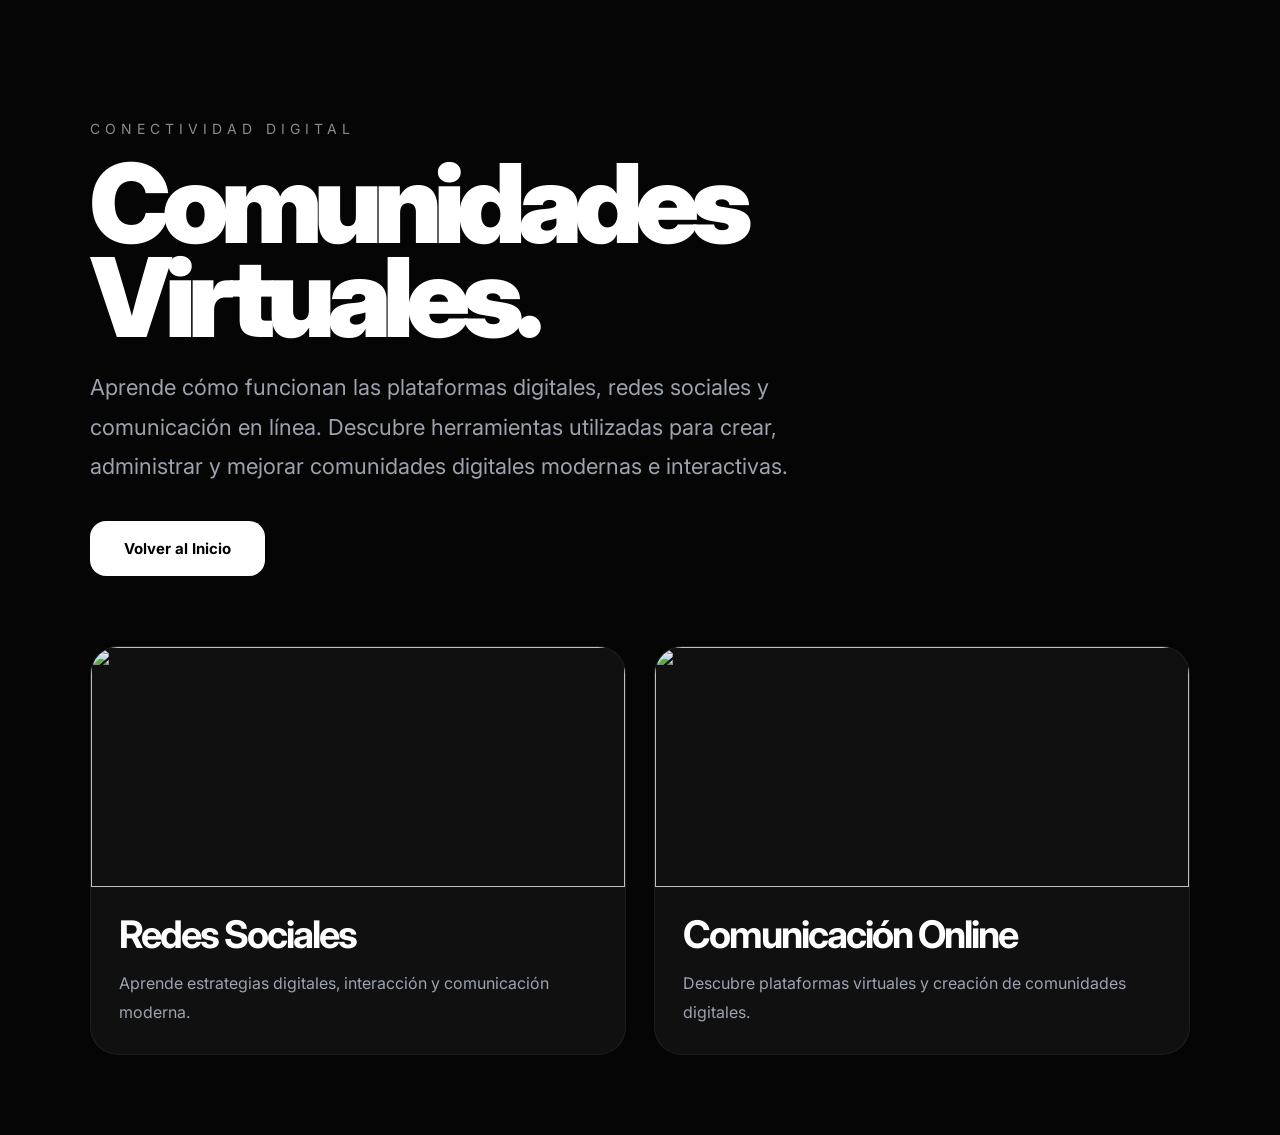
==== comunidades.html @ 4691f3a0 "Actualizacion del sitio web" ====
<!DOCTYPE html>
<html lang="es">

<head>

<meta charset="UTF-8">
<meta name="viewport" content="width=device-width, initial-scale=1.0">

<title>Comunidades Virtuales | CEB 6/4</title>

<link rel="stylesheet" href="style.css">

<link href="https://fonts.googleapis.com/css2?family=Inter:wght@300;400;500;600;700;800;900&display=swap" rel="stylesheet">

</head>

<body>

<section class="modern-page">

<div class="modern-header">

<div class="modern-badge">
CONECTIVIDAD DIGITAL
</div>

<h1>
Comunidades<br>
Virtuales.
</h1>

<p>
Aprende cómo funcionan las plataformas digitales,
redes sociales y comunicación en línea.

Descubre herramientas utilizadas para crear,
administrar y mejorar comunidades digitales
modernas e interactivas.
</p>

<a href="index.html" class="modern-btn">
Volver al Inicio
</a>

</div>

<div class="modern-grid">

<!-- CARD 1 -->

<div class="modern-card">

<img src="https://images.unsplash.com/photo-1522202176988-66273c2fd55f?q=80&w=1200&auto=format&fit=crop">

<div class="modern-content">

<h3>
Redes Sociales
</h3>

<p>
Aprende estrategias digitales,
interacción y comunicación moderna.
</p>

</div>

</div>

<!-- CARD 2 -->

<div class="modern-card">

<img src="https://images.unsplash.com/photo-1516321318423-f06f85e504b3?q=80&w=1200&auto=format&fit=crop">

<div class="modern-content">

<h3>
Comunicación Online
</h3>

<p>
Descubre plataformas virtuales
y creación de comunidades digitales.
</p>

</div>

</div>

</div>

</section>

</body>

</html>
---- style.css ----
/* ================================================= */
/* ===================== RESET ===================== */
/* ================================================= */

*{
    margin:0;
    padding:0;
    box-sizing:border-box;
}

html{
    scroll-behavior:smooth;
}

body{

    font-family:'Inter',sans-serif;

    background:#050505;

    color:white;

    overflow-x:hidden;
}

/* ================================================= */
/* ======================= HERO ==================== */
/* ================================================= */

.hero{

    min-height:100vh;

    display:flex;

    align-items:center;

    justify-content:center;

    padding:
    30px 7%
    20px;

    position:relative;

    overflow:hidden;
}

/* ================================================= */
/* ============ HUGE BACKGROUND TYPOGRAPHY ========= */
/* ================================================= */

.hero::before{

    content:"CAPACITACIÓN";

    position:absolute;

    top:40px;
    left:20px;

    font-size:260px;

    font-weight:900;

    letter-spacing:-14px;

    color:
    rgba(255,255,255,.03);

    z-index:0;

    white-space:nowrap;

    pointer-events:none;
}

.hero::after{

    content:"DE INFORMÁTICA";

    position:absolute;

    bottom:0;
    left:40px;

    font-size:220px;

    font-weight:900;

    letter-spacing:-12px;

    color:
    rgba(255,255,255,.025);

    z-index:0;

    white-space:nowrap;

    pointer-events:none;
}

/* ================================================= */
/* ================= HERO CONTAINER ================ */
/* ================================================= */

.hero-container{

    width:100%;

    max-width:1650px;

    display:grid;

    grid-template-columns:
    1.1fr
    .9fr;

    align-items:center;

    gap:10px;

    position:relative;

    z-index:2;
}

/* ================================================= */
/* ===================== LEFT ====================== */
/* ================================================= */

.hero-left{

    position:relative;

    margin-top:-60px;
}

/* BADGE */

.mini-badge{

    color:#8b8b8b;

    font-size:15px;

    letter-spacing:5px;

    text-transform:uppercase;

    margin-bottom:30px;
}

/* TITLE */

.hero-left h1{

    font-size:155px;

    line-height:.80;

    letter-spacing:-12px;

    font-weight:900;

    margin-bottom:28px;

    color:white;
}

/* TEXT */

.hero-left p{

    max-width:720px;

    color:#9ca3af;

    font-size:24px;

    line-height:1.7;
}

/* ================================================= */
/* ===================== BUTTONS =================== */
/* ================================================= */

.hero-buttons{

    display:flex;

    gap:18px;

    margin-top:24px;

    flex-wrap:wrap;
}

/* PRIMARY */

.primary-btn{

    display:inline-flex;

    align-items:center;

    justify-content:center;

    padding:20px 42px;

    border-radius:16px;

    background:white;

    color:black;

    text-decoration:none;

    font-size:16px;

    font-weight:700;

    transition:.35s;
}

.primary-btn:hover{

    transform:
    translateY(-4px);

    background:#d4d4d8;
}

/* SECONDARY */

.secondary-btn{

    display:inline-flex;

    align-items:center;

    justify-content:center;

    padding:20px 42px;

    border-radius:16px;

    border:
    1px solid rgba(255,255,255,.08);

    background:
    rgba(255,255,255,.03);

    color:white;

    text-decoration:none;

    font-size:16px;

    font-weight:600;

    transition:.35s;
}

.secondary-btn:hover{

    transform:
    translateY(-4px);

    background:
    rgba(255,255,255,.06);
}

/* ================================================= */
/* ================= HERO RIGHT ==================== */
/* ================================================= */

.hero-right{

    display:flex;

    justify-content:center;

    align-items:center;

    position:relative;
}

/* ================================================= */
/* ================= HERO DECORATION =============== */
/* ================================================= */

.hero-circle{

    width:520px;
    height:520px;

    border-radius:50%;

    background:
    radial-gradient(
    circle at center,
    rgba(255,255,255,.08),
    rgba(255,255,255,.02),
    transparent 70%
    );

    border:
    1px solid rgba(255,255,255,.04);

    position:relative;
}

/* INNER RING */

.hero-circle::before{

    content:'';

    position:absolute;

    inset:80px;

    border-radius:50%;

    border:
    1px solid rgba(255,255,255,.05);
}

/* CENTER LIGHT */

.hero-circle::after{

    content:'';

    position:absolute;

    inset:150px;

    border-radius:50%;

    background:
    rgba(255,255,255,.03);

    filter:blur(10px);
}

/* ================================================= */
/* ======================= AREAS =================== */
/* ================================================= */

.areas{

    max-width:1700px;

    margin:auto;

    padding:
    20px 7%
    140px;

    position:relative;
}

/* HEADER */

.section-header{

    margin-bottom:70px;

    text-align:center;
}

.center-badge{

    justify-content:center;
}

.section-header h2{

    font-size:100px;

    line-height:.9;

    letter-spacing:-7px;

    margin-bottom:20px;
}

.section-header p{

    color:#9ca3af;

    font-size:22px;

    line-height:1.8;
}

/* ================================================= */
/* ======================= CARDS =================== */
/* ================================================= */

.cards{

    display:grid;

    grid-template-columns:
    repeat(auto-fit,minmax(320px,1fr));

    gap:28px;
}

/* CARD */

.card{

    background:
    #101010;

    border-radius:26px;

    overflow:hidden;

    text-decoration:none;

    color:inherit;

    border:
    1px solid rgba(255,255,255,.06);

    transition:.4s;

    position:relative;
}

.card:hover{

    transform:
    translateY(-10px);

    border:
    1px solid rgba(255,255,255,.12);
}

/* IMAGE */

.card img{

    width:100%;

    height:250px;

    object-fit:cover;

    display:block;

    transition:.45s;
}

.card:hover img{

    transform:scale(1.04);
}

/* CONTENT */

.card-content{

    padding:30px;
}

/* TAG */

.card-tag{

    color:#71717a;

    font-size:13px;

    letter-spacing:2px;

    margin-bottom:14px;
}

/* TITLE */

.card h3{

    font-size:42px;

    line-height:1;

    letter-spacing:-2px;

    margin-bottom:16px;
}

/* TEXT */

.card p{

    color:#9ca3af;

    line-height:1.9;

    font-size:16px;
}

/* ================================================= */
/* ====================== MOBILE =================== */
/* ================================================= */

@media(max-width:1200px){

    .hero-container{

        grid-template-columns:1fr;
    }

    .hero-left{

        margin-top:0;
    }

    .hero-left h1{

        font-size:90px;
    }

    .hero::before{

        font-size:120px;
    }

    .hero::after{

        font-size:100px;
    }

    .section-header h2{

        font-size:70px;
    }

    .hero-left p,
    .section-header p{

        font-size:18px;
    }

    .hero-circle{

        width:300px;
        height:300px;
    }

    .cards{

        grid-template-columns:1fr;
    }
}
/* ================================================= */
/* ================= MODERN SUBPAGES =============== */
/* ================================================= */

.modern-page{

    min-height:100vh;

    padding:
    120px 7%
    80px;

    background:#050505;

    position:relative;

    overflow:hidden;
}

/* ================================================= */
/* ================= HEADER ======================== */
/* ================================================= */

.modern-header{

    max-width:900px;

    margin-bottom:70px;
}

/* BADGE */

.modern-badge{

    color:#8b8b8b;

    font-size:14px;

    letter-spacing:5px;

    text-transform:uppercase;

    margin-bottom:20px;
}

/* TITLE */

.modern-header h1{

    font-size:110px;

    line-height:.85;

    letter-spacing:-8px;

    font-weight:900;

    margin-bottom:24px;

    color:white;
}

/* TEXT */

.modern-header p{

    font-size:22px;

    line-height:1.8;

    color:#9ca3af;

    max-width:700px;

    margin-bottom:34px;
}

/* BUTTON */

.modern-btn{

    display:inline-flex;

    align-items:center;

    justify-content:center;

    padding:18px 34px;

    border-radius:16px;

    background:white;

    color:black;

    text-decoration:none;

    font-size:15px;

    font-weight:700;

    transition:.35s;
}

.modern-btn:hover{

    transform:
    translateY(-4px);
}

/* ================================================= */
/* ================= GRID ========================== */
/* ================================================= */

.modern-grid{

    display:grid;

    grid-template-columns:
    repeat(auto-fit,minmax(320px,1fr));

    gap:28px;
}

/* ================================================= */
/* ================= CARD ========================== */
/* ================================================= */

.modern-card{

    background:#101010;

    border-radius:28px;

    overflow:hidden;

    border:
    1px solid rgba(255,255,255,.06);

    transition:.4s;
}

.modern-card:hover{

    transform:
    translateY(-8px);
}

/* IMAGE */

.modern-card img{

    width:100%;

    height:240px;

    object-fit:cover;

    display:block;

    transition:.4s;
}

.modern-card:hover img{

    transform:scale(1.03);
}

/* CONTENT */

.modern-content{

    padding:28px;
}

/* TITLE */

.modern-content h3{

    font-size:38px;

    line-height:1;

    letter-spacing:-2px;

    margin-bottom:16px;
}

/* TEXT */

.modern-content p{

    color:#9ca3af;

    line-height:1.8;

    font-size:16px;
}

/* ================================================= */
/* ================= MOBILE ======================== */
/* ================================================= */

@media(max-width:1100px){

    .modern-header h1{

        font-size:72px;
    }

    .modern-header p{

        font-size:18px;
    }

    .modern-card img{

        height:220px;
    }
}
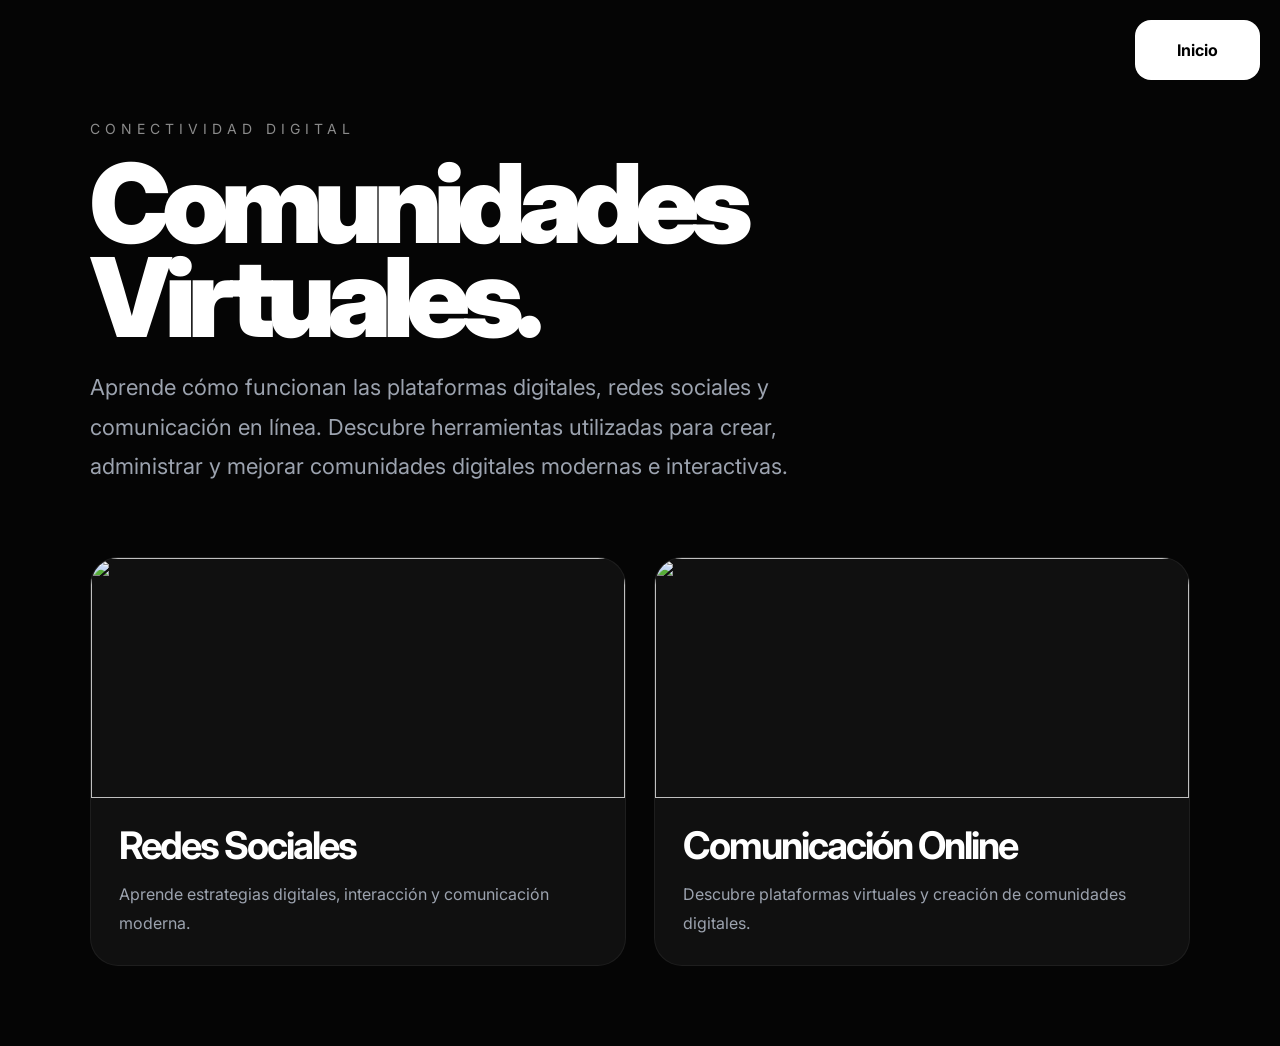
==== commit 42e380c1: "Agrega cambios" ====
--- a/comunidades.html
+++ b/comunidades.html
@@ -15,6 +15,10 @@
 </head>
 
 <body>
+
+<a href="index.html#areas" class="primary-btn corner-btn">
+Inicio
+</a>
 
 <section class="modern-page">
 
@@ -37,10 +41,6 @@
 administrar y mejorar comunidades digitales
 modernas e interactivas.
 </p>
-
-<a href="index.html" class="modern-btn">
-Volver al Inicio
-</a>
 
 </div>
 
--- a/style.css
+++ b/style.css
@@ -778,4 +778,17 @@
 
         height:220px;
     }
+}
+
+.corner-btn{
+
+    position:fixed;
+
+    top:20px;
+
+    right:20px;
+
+    left:auto;
+
+    z-index:9999;
 }
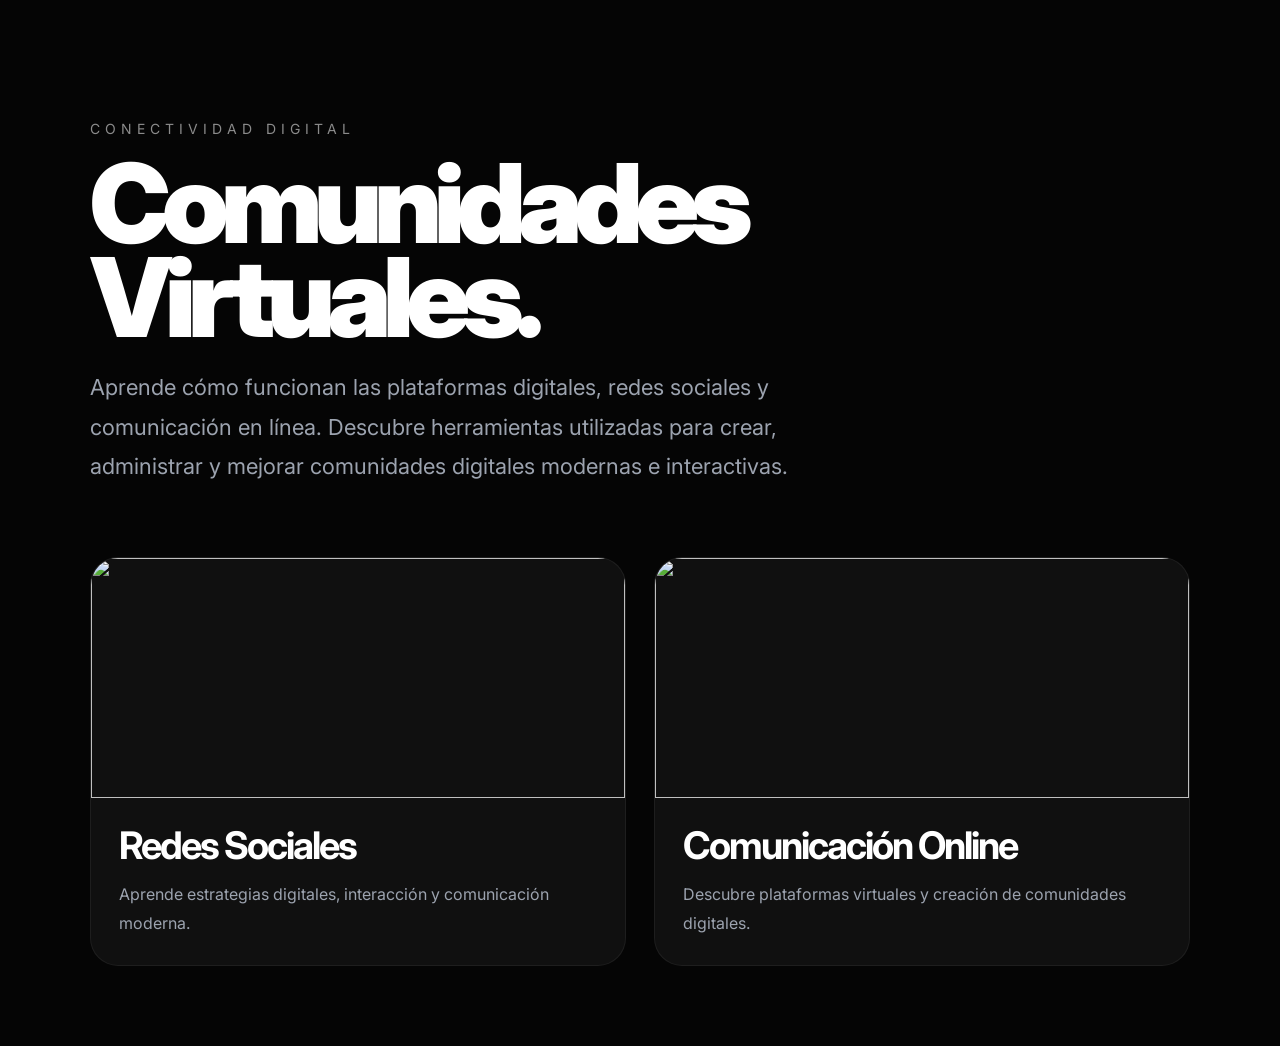
==== commit 4c0a60e2: "Agrega cambios" ====
--- a/comunidades.html
+++ b/comunidades.html
@@ -16,9 +16,7 @@
 
 <body>
 
-<a href="index.html#areas" class="primary-btn corner-btn">
-Inicio
-</a>
+
 
 <section class="modern-page">
 
--- a/style.css
+++ b/style.css
@@ -9,7 +9,7 @@
 }
 
 html{
-    scroll-behavior:smooth;
+    scroll-behavior:auto;
 }
 
 body{
@@ -780,15 +780,3 @@
     }
 }
 
-.corner-btn{
-
-    position:fixed;
-
-    top:20px;
-
-    right:20px;
-
-    left:auto;
-
-    z-index:9999;
-}
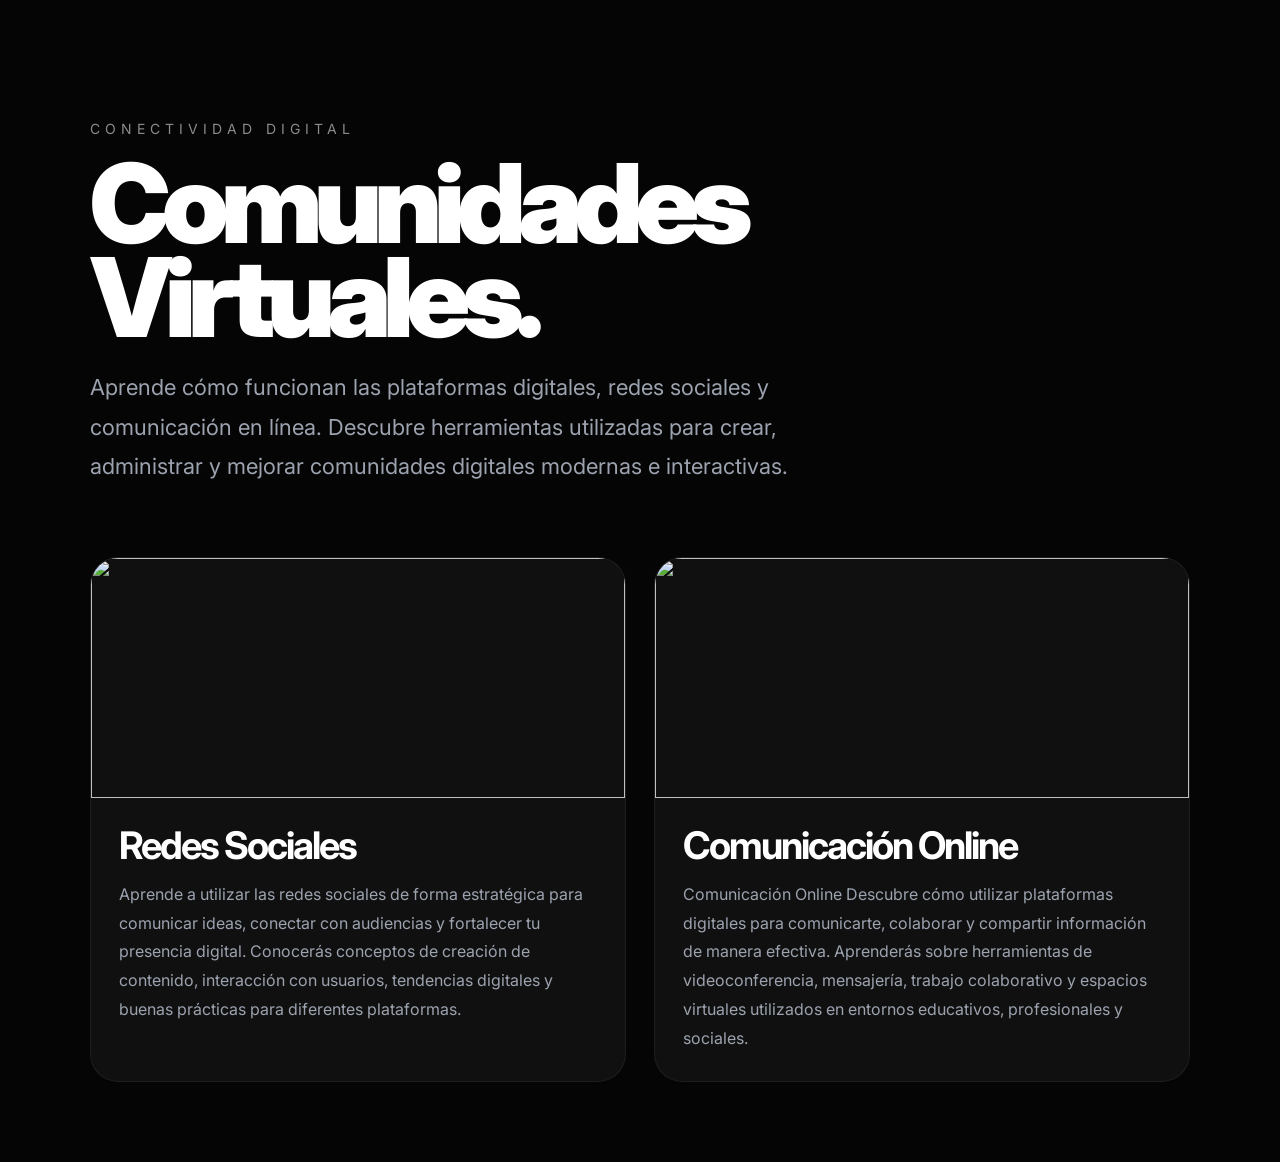
==== commit 76aeaaff: "Agrega cambios" ====
--- a/comunidades.html
+++ b/comunidades.html
@@ -57,8 +57,7 @@
 </h3>
 
 <p>
-Aprende estrategias digitales,
-interacción y comunicación moderna.
+Aprende a utilizar las redes sociales de forma estratégica para comunicar ideas, conectar con audiencias y fortalecer tu presencia digital. Conocerás conceptos de creación de contenido, interacción con usuarios, tendencias digitales y buenas prácticas para diferentes plataformas.
 </p>
 
 </div>
@@ -78,8 +77,9 @@
 </h3>
 
 <p>
-Descubre plataformas virtuales
-y creación de comunidades digitales.
+    Comunicación Online
+
+Descubre cómo utilizar plataformas digitales para comunicarte, colaborar y compartir información de manera efectiva. Aprenderás sobre herramientas de videoconferencia, mensajería, trabajo colaborativo y espacios virtuales utilizados en entornos educativos, profesionales y sociales.
 </p>
 
 </div>
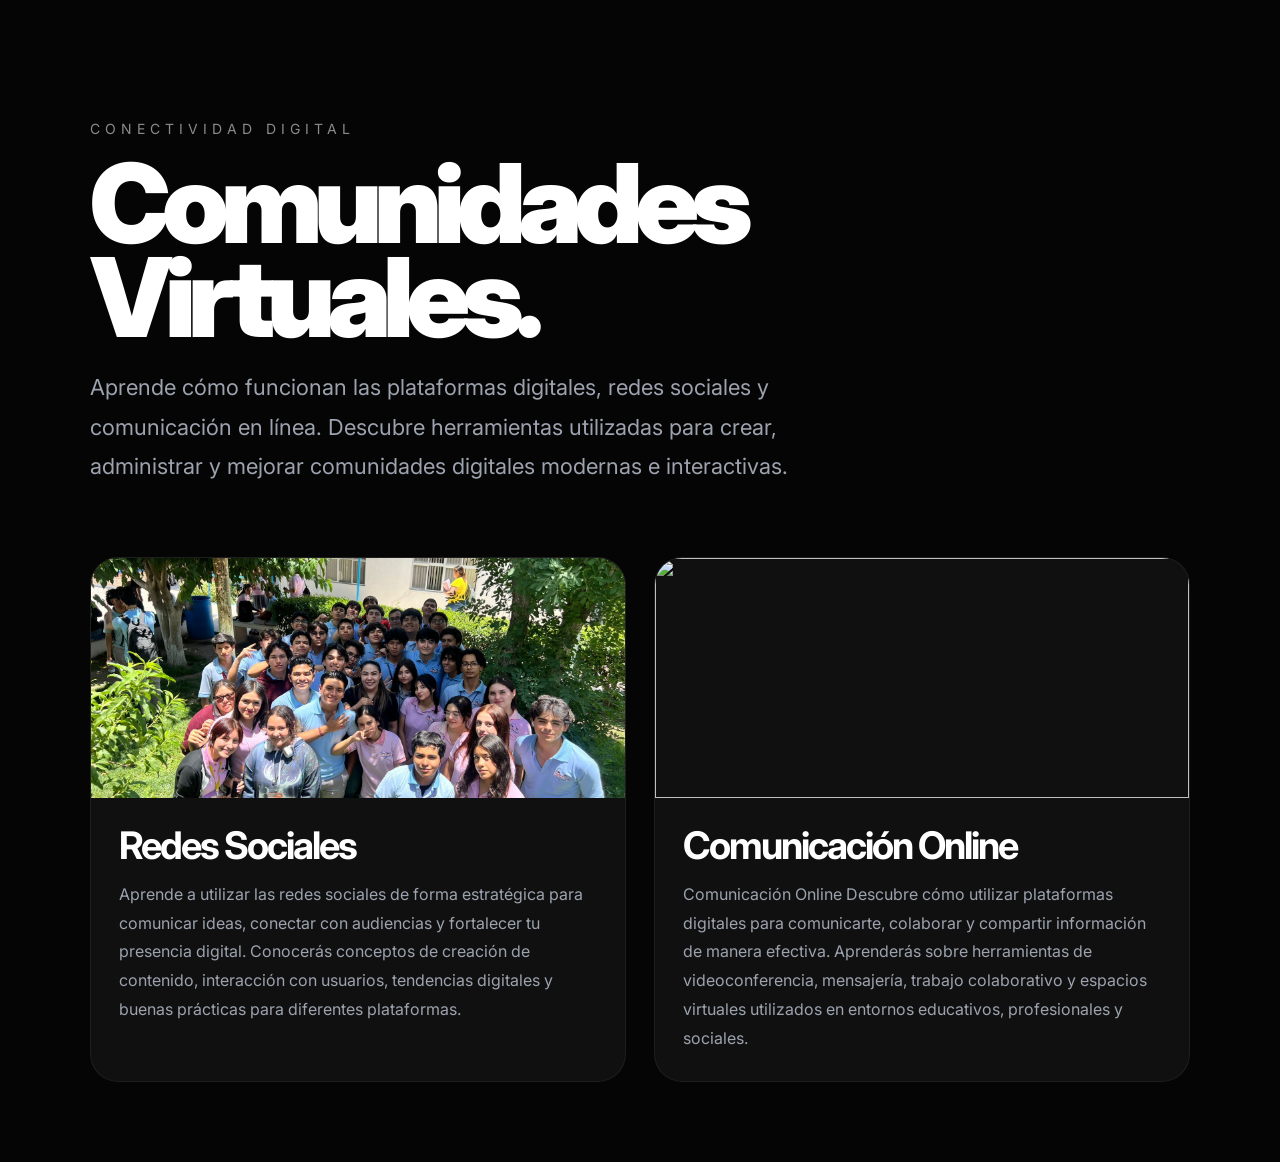
==== commit 4cc69c65: "Agrega cambios" ====
--- a/comunidades.html
+++ b/comunidades.html
@@ -48,7 +48,7 @@
 
 <div class="modern-card">
 
-<img src="https://images.unsplash.com/photo-1522202176988-66273c2fd55f?q=80&w=1200&auto=format&fit=crop">
+<img src="Comunidades.jpg">
 
 <div class="modern-content">
 
